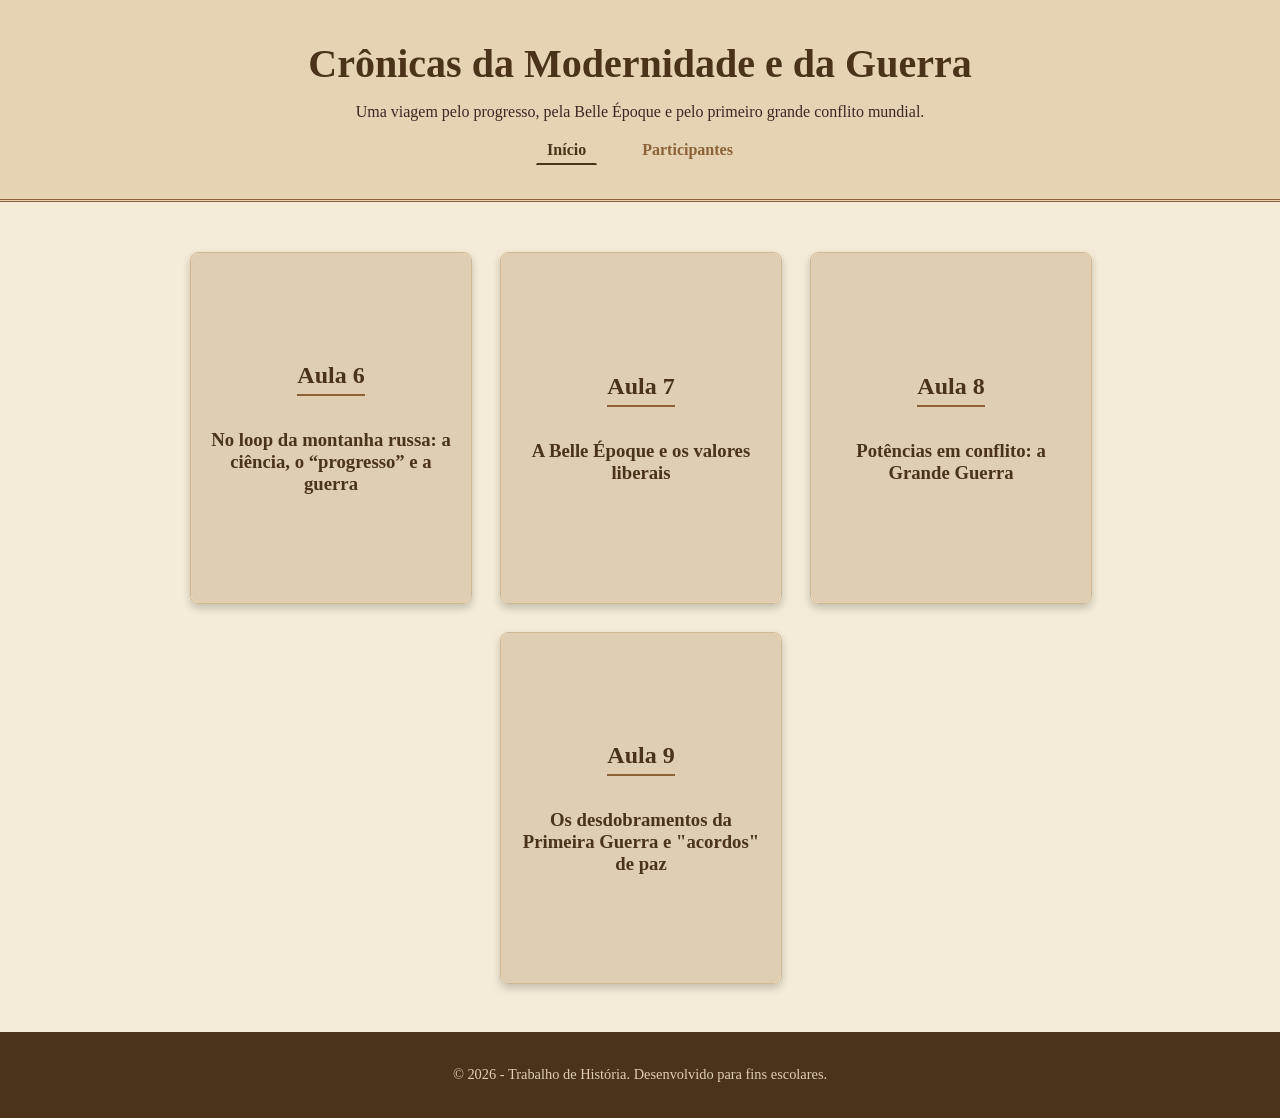
==== index.html @ 851b8ea5 "commit" ====
<!DOCTYPE html>
<html lang="pt-BR">
<head>
    <meta charset="UTF-8">
        <meta name="viewport" content="width=device-width, initial-scale=1.0">
            <title>História: O Século XX em Movimento</title>
                <link rel="stylesheet" href="style.css">
                </head>
                <body>

                    <header>
                            <h1>Crônicas da Modernidade e da Guerra</h1>
                                    <p>Uma viagem pelo progresso, pela Belle Époque e pelo primeiro grande conflito mundial.</p>
                                            <nav>
                                                        <a href="index.html" class="active">Início</a>
                                                                    <a href="participantes.html">Participantes</a>
                                                                            </nav>
                                                                                </header>

                                                                                    <main class="container">
                                                                                            <div class="flip-card">
                                                                                                        <div class="flip-card-inner">
                                                                                                                        <div class="flip-card-front">
                                                                                                                                            <h2>Aula 6</h2>
                                                                                                                                                                <h3>No loop da montanha russa: a ciência, o “progresso” e a guerra</h3>
                                                                                                                                                                                </div>
                                                                                                                                                                                                <div class="flip-card-back">
                                                                                                                                                                                                                    <h3>A Ciência e o Progresso</h3>
                                                                                                                                                                                                                                        <p>Como o otimismo científico do final do século XIX acabou se transformando em tecnologia militar de destruição.</p>
                                                                                                                                                                                                                                                            <a href="aula6.html" class="btn">Ler mais</a>
                                                                                                                                                                                                                                                                            </div>
                                                                                                                                                                                                                                                                                        </div>
                                                                                                                                                                                                                                                                                                </div>

                                                                                                                                                                                                                                                                                                        <div class="flip-card">
                                                                                                                                                                                                                                                                                                                    <div class="flip-card-inner">
                                                                                                                                                                                                                                                                                                                                    <div class="flip-card-front">
                                                                                                                                                                                                                                                                                                                                                        <h2>Aula 7</h2>
                                                                                                                                                                                                                                                                                                                                                                            <h3>A Belle Époque e os valores liberais</h3>
                                                                                                                                                                                                                                                                                                                                                                                            </div>
                                                                                                                                                                                                                                                                                                                                                                                                            <div class="flip-card-back">
                                                                                                                                                                                                                                                                                                                                                                                                                                <h3>Belle Époque</h3>
                                                                                                                                                                                                                                                                                                                                                                                                                                                    <p>A euforia europeia, o florescimento cultural, a vida urbana e as contradições dos valores liberais burgueses.</p>
                                                                                                                                                                                                                                                                                                                                                                                                                                                                        <a href="aula7.html" class="btn">Ler mais</a>
                                                                                                                                                                                                                                                                                                                                                                                                                                                                                        </div>
                                                                                                                                                                                                                                                                                                                                                                                                                                                                                                    </div>
                                                                                                                                                                                                                                                                                                                                                                                                                                                                                                            </div>

                                                                                                                                                                                                                                                                                                                                                                                                                                                                                                                    <div class="flip-card">
                                                                                                                                                                                                                                                                                                                                                                                                                                                                                                                                <div class="flip-card-inner">
                                                                                                                                                                                                                                                                                                                                                                                                                                                                                                                                                <div class="flip-card-front">
                                                                                                                                                                                                                                                                                                                                                                                                                                                                                                                                                                    <h2>Aula 8</h2>
                                                                                                                                                                                                                                                                                                                                                                                                                                                                                                                                                                                        <h3>Potências em conflito: a Grande Guerra</h3>
                                                                                                                                                                                                                                                                                                                                                                                                                                                                                                                                                                                                        </div>
                                                                                                                                                                                                                                                                                                                                                                                                                                                                                                                                                                                                                        <div class="flip-card-back">
                                                                                                                                                                                                                                                                                                                                                                                                                                                                                                                                                                                                                                            <h3>A Grande Guerra</h3>
                                                                                                                                                                                                                                                                                                                                                                                                                                                                                                                                                                                                                                                                <p>O choque dos imperialismos, a política de alianças, a estopim em Sarajevo e o início das trincheiras.</p>
                                                                                                                                                                                                                                                                                                                                                                                                                                                                                                                                                                                                                                                                                    <a href="aula8.html" class="btn">Ler mais</a>
                                                                                                                                                                                                                                                                                                                                                                                                                                                                                                                                                                                                                                                                                                    </div>
                                                                                                                                                                                                                                                                                                                                                                                                                                                                                                                                                                                                                                                                                                                </div>
                                                                                                                                                                                                                                                                                                                                                                                                                                                                                                                                                                                                                                                                                                                        </div>

                                                                                                                                                                                                                                                                                                                                                                                                                                                                                                                                                                                                                                                                                                                                <div class="flip-card">
                                                                                                                                                                                                                                                                                                                                                                                                                                                                                                                                                                                                                                                                                                                                            <div class="flip-card-inner">
                                                                                                                                                                                                                                                                                                                                                                                                                                                                                                                                                                                                                                                                                                                                                            <div class="flip-card-front">
                                                                                                                                                                                                                                                                                                                                                                                                                                                                                                                                                                                                                                                                                                                                                                                <h2>Aula 9</h2>
                                                                                                                                                                                                                                                                                                                                                                                                                                                                                                                                                                                                                                                                                                                                                                                                    <h3>Os desdobramentos da Primeira Guerra e "acordos" de paz</h3>
                                                                                                                                                                                                                                                                                                                                                                                                                                                                                                                                                                                                                                                                                                                                                                                                                    </div>
                                                                                                                                                                                                                                                                                                                                                                                                                                                                                                                                                                                                                                                                                                                                                                                                                                    <div class="flip-card-back">
                                                                                                                                                                                                                                                                                                                                                                                                                                                                                                                                                                                                                                                                                                                                                                                                                                                        <h3>Tratados e Paz Armada</h3>
                                                                                                                                                                                                                                                                                                                                                                                                                                                                                                                                                                                                                                                                                                                                                                                                                                                                            <p>O fim dos impérios, o Tratado de Versalhes, a humilhação alemã e as sementes para futuros conflitos.</p>
                                                                                                                                                                                                                                                                                                                                                                                                                                                                                                                                                                                                                                                                                                                                                                                                                                                                                                <a href="aula9.html" class="btn">Ler mais</a>
                                                                                                                                                                                                                                                                                                                                                                                                                                                                                                                                                                                                                                                                                                                                                                                                                                                                                                                </div>
                                                                                                                                                                                                                                                                                                                                                                                                                                                                                                                                                                                                                                                                                                                                                                                                                                                                                                                            </div>
                                                                                                                                                                                                                                                                                                                                                                                                                                                                                                                                                                                                                                                                                                                                                                                                                                                                                                                                    </div>
                                                                                                                                                                                                                                                                                                                                                                                                                                                                                                                                                                                                                                                                                                                                                                                                                                                                                                                                        </main>

                                                                                                                                                                                                                                                                                                                                                                                                                                                                                                                                                                                                                                                                                                                                                                                                                                                                                                                                            <footer>
                                                                                                                                                                                                                                                                                                                                                                                                                                                                                                                                                                                                                                                                                                                                                                                                                                                                                                                                                    <p>&copy; 2026 - Trabalho de História. Desenvolvido para fins escolares.</p>
                                                                                                                                                                                                                                                                                                                                                                                                                                                                                                                                                                                                                                                                                                                                                                                                                                                                                                                                                        </footer>

                                                                                                                                                                                                                                                                                                                                                                                                                                                                                                                                                                                                                                                                                                                                                                                                                                                                                                                                                        </body>
                                                                                                                                                                                                                                                                                                                                                                                                                                                                                                                                                                                                                                                                                                                                                                                                                                                                                                                                                        </html>
---- style.css ----
/* Configurações Gerais - Estilo Envelhecido/Sepia */
body {
    margin: 0;
        padding: 0;
            font-family: 'Georgia', serif; /* Fonte serifada lembra livros/jornais antigos */
                background-color: #f4ecd8; /* Cor de papel antigo */
                    color: #3e2723; /* Marrom escuro para o texto */
                    }

                    header {
                        text-align: center;
                            padding: 40px 20px;
                                background-color: #e5d3b3;
                                    border-bottom: 3px double #8c6239;
                                    }

                                    header h1 {
                                        margin: 0 0 10px 0;
                                            font-size: 2.5rem;
                                                color: #4a3319;
                                                }

                                                nav {
                                                    margin-top: 20px;
                                                    }

                                                    nav a {
                                                        text-decoration: none;
                                                            color: #8c6239;
                                                                font-weight: bold;
                                                                    margin: 0 15px;
                                                                        padding: 5px 10px;
                                                                            border: 1px solid transparent;
                                                                                transition: 0.3s;
                                                                                }

                                                                                nav a:hover, nav a.active {
                                                                                    border-bottom: 2px solid #4a3319;
                                                                                        color: #4a3319;
                                                                                        }

                                                                                        /* Grid de Layout dos Cards */
                                                                                        .container {
                                                                                            display: flex;
                                                                                                flex-wrap: wrap;
                                                                                                    justify-content: center;
                                                                                                        gap: 30px;
                                                                                                            padding: 50px 20px;
                                                                                                                max-width: 1200px;
                                                                                                                    margin: 0 auto;
                                                                                                                    }

                                                                                                                    /* EFEITO FLIP CARD (Girar o Card) */
                                                                                                                    .flip-card {
                                                                                                                        background-color: transparent;
                                                                                                                            width: 280px;
                                                                                                                                height: 350px;
                                                                                                                                    perspective: 1000px; /* Cria o efeito 3D de profundidade */
                                                                                                                                    }

                                                                                                                                    .flip-card-inner {
                                                                                                                                        position: relative;
                                                                                                                                            width: 100%;
                                                                                                                                                height: 100%;
                                                                                                                                                    text-align: center;
                                                                                                                                                        transition: transform 0.6s;
                                                                                                                                                            transform-style: preserve-3d;
                                                                                                                                                                box-shadow: 0 4px 8px rgba(0,0,0,0.2);
                                                                                                                                                                    border: 1px solid #d1b894;
                                                                                                                                                                        border-radius: 8px;
                                                                                                                                                                        }

                                                                                                                                                                        /* Quando passa o mouse, o card gira 180 graus */
                                                                                                                                                                        .flip-card:hover .flip-card-inner {
                                                                                                                                                                            transform: rotateY(180deg);
                                                                                                                                                                            }

                                                                                                                                                                            .flip-card-front, .flip-card-back {
                                                                                                                                                                                position: absolute;
                                                                                                                                                                                    width: 100%;
                                                                                                                                                                                        height: 100%;
                                                                                                                                                                                            -webkit-backface-visibility: hidden; /* Esconde a parte de trás enquanto gira */
                                                                                                                                                                                                backface-visibility: hidden;
                                                                                                                                                                                                    display: flex;
                                                                                                                                                                                                        flex-direction: column;
                                                                                                                                                                                                            justify-content: center;
                                                                                                                                                                                                                align-items: center;
                                                                                                                                                                                                                    padding: 20px;
                                                                                                                                                                                                                        box-sizing: border-box;
                                                                                                                                                                                                                            border-radius: 8px;
                                                                                                                                                                                                                            }

                                                                                                                                                                                                                            /* Frente do Card */
                                                                                                                                                                                                                            .flip-card-front {
                                                                                                                                                                                                                                background-color: #dfceb2;
                                                                                                                                                                                                                                    color: #4a3319;
                                                                                                                                                                                                                                    }

                                                                                                                                                                                                                                    .flip-card-front h2 {
                                                                                                                                                                                                                                        font-size: 1.5rem;
                                                                                                                                                                                                                                            border-bottom: 2px solid #8c6239;
                                                                                                                                                                                                                                                padding-bottom: 5px;
                                                                                                                                                                                                                                                    margin-bottom: 15px;
                                                                                                                                                                                                                                                    }

                                                                                                                                                                                                                                                    /* Verso do Card */
                                                                                                                                                                                                                                                    .flip-card-back {
                                                                                                                                                                                                                                                        background-color: #8c6239;
                                                                                                                                                                                                                                                            color: #f4ecd8;
                                                                                                                                                                                                                                                                transform: rotateY(180deg); /* Já começa invertido */
                                                                                                                                                                                                                                                                }

                                                                                                                                                                                                                                                                .flip-card-back p {
                                                                                                                                                                                                                                                                    font-size: 0.95rem;
                                                                                                                                                                                                                                                                        line-height: 1.4;
                                                                                                                                                                                                                                                                            margin-bottom: 20px;
                                                                                                                                                                                                                                                                            }

                                                                                                                                                                                                                                                                            /* Botão dentro do card */
                                                                                                                                                                                                                                                                            .btn {
                                                                                                                                                                                                                                                                                display: inline-block;
                                                                                                                                                                                                                                                                                    padding: 8px 15px;
                                                                                                                                                                                                                                                                                        background-color: #f4ecd8;
                                                                                                                                                                                                                                                                                            color: #8c6239;
                                                                                                                                                                                                                                                                                                text-decoration: none;
                                                                                                                                                                                                                                                                                                    font-weight: bold;
                                                                                                                                                                                                                                                                                                        border-radius: 4px;
                                                                                                                                                                                                                                                                                                            transition: 0.3s;
                                                                                                                                                                                                                                                                                                            }

                                                                                                                                                                                                                                                                                                            .btn:hover {
                                                                                                                                                                                                                                                                                                                background-color: #4a3319;
                                                                                                                                                                                                                                                                                                                    color: #f4ecd8;
                                                                                                                                                                                                                                                                                                                    }

                                                                                                                                                                                                                                                                                                                    footer {
                                                                                                                                                                                                                                                                                                                        text-align: center;
                                                                                                                                                                                                                                                                                                                            padding: 20px;
                                                                                                                                                                                                                                                                                                                                background-color: #4a3319;
                                                                                                                                                                                                                                                                                                                                    color: #dfceb2;
                                                                                                                                                                                                                                                                                                                                        font-size: 0.9rem;
                                                                                                                                                                                                                                                                                                                                        }
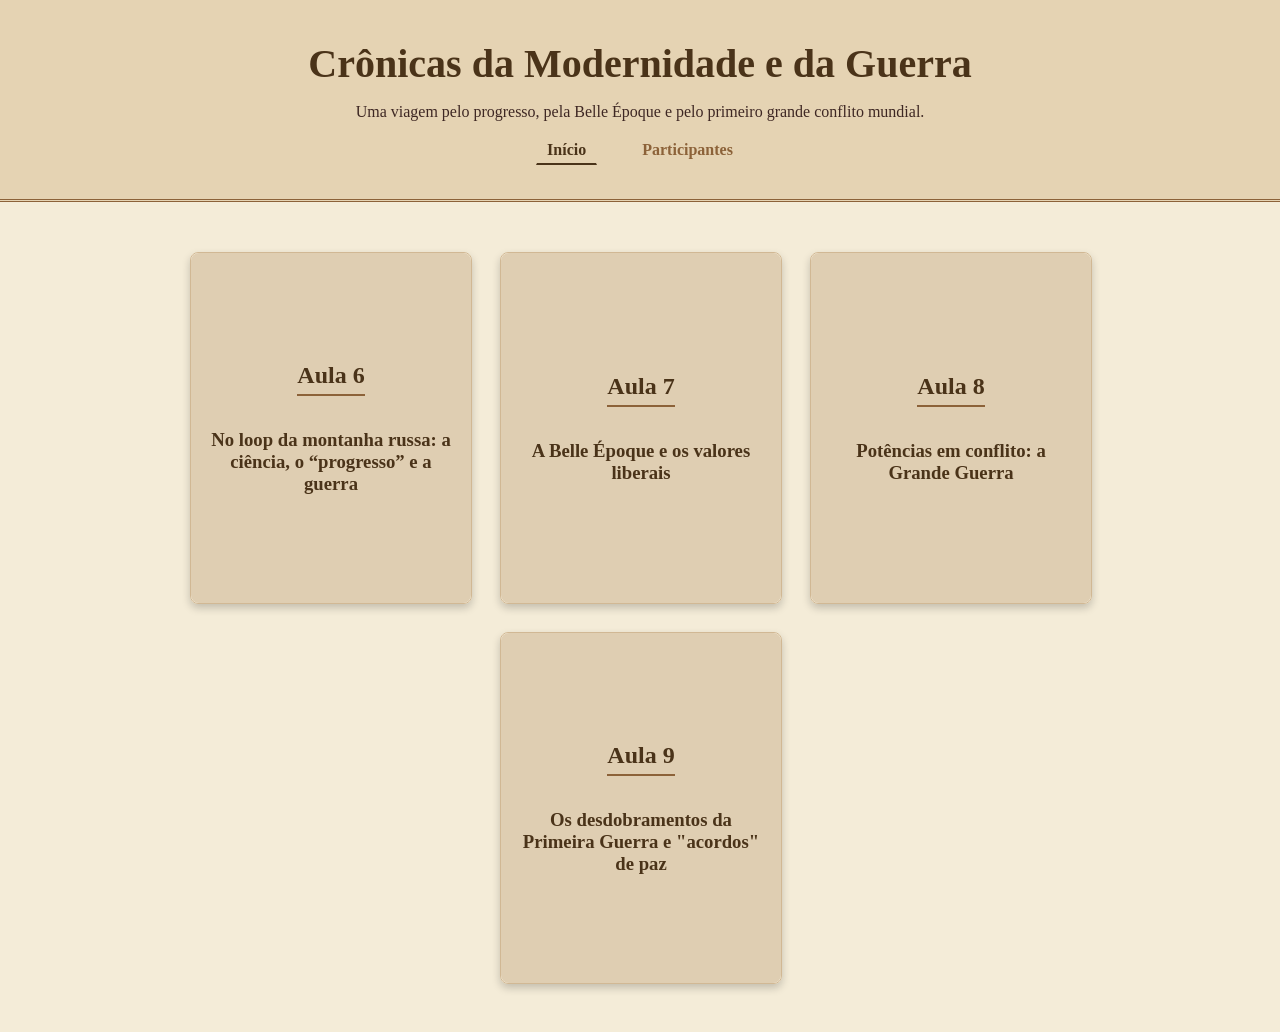
==== commit 4bd54830: "commit" ====
--- a/index.html
+++ b/index.html
@@ -2,83 +2,84 @@
 <html lang="pt-BR">
 <head>
     <meta charset="UTF-8">
-        <meta name="viewport" content="width=device-width, initial-scale=1.0">
-            <title>História: O Século XX em Movimento</title>
-                <link rel="stylesheet" href="style.css">
-                </head>
-                <body>
+    <meta name="viewport" content="width=device-width, initial-scale=1.0">
+    <title>História: O Século XX em Movimento</title>
+    <link rel="stylesheet" href="style.css">
+</head>
+<body>
 
-                    <header>
-                            <h1>Crônicas da Modernidade e da Guerra</h1>
-                                    <p>Uma viagem pelo progresso, pela Belle Époque e pelo primeiro grande conflito mundial.</p>
-                                            <nav>
-                                                        <a href="index.html" class="active">Início</a>
-                                                                    <a href="participantes.html">Participantes</a>
-                                                                            </nav>
-                                                                                </header>
+    <header>
+        <h1>Crônicas da Modernidade e da Guerra</h1>
+        <p>Uma viagem pelo progresso, pela Belle Époque e pelo primeiro grande conflito mundial.</p>
+        <nav>
+            <a href="index.html" class="active">Início</a>
+            <a href="participantes.html">Participantes</a>
+        </nav>
+    </header>
 
-                                                                                    <main class="container">
-                                                                                            <div class="flip-card">
-                                                                                                        <div class="flip-card-inner">
-                                                                                                                        <div class="flip-card-front">
-                                                                                                                                            <h2>Aula 6</h2>
-                                                                                                                                                                <h3>No loop da montanha russa: a ciência, o “progresso” e a guerra</h3>
-                                                                                                                                                                                </div>
-                                                                                                                                                                                                <div class="flip-card-back">
-                                                                                                                                                                                                                    <h3>A Ciência e o Progresso</h3>
-                                                                                                                                                                                                                                        <p>Como o otimismo científico do final do século XIX acabou se transformando em tecnologia militar de destruição.</p>
-                                                                                                                                                                                                                                                            <a href="aula6.html" class="btn">Ler mais</a>
-                                                                                                                                                                                                                                                                            </div>
-                                                                                                                                                                                                                                                                                        </div>
-                                                                                                                                                                                                                                                                                                </div>
+    <main class="container">
 
-                                                                                                                                                                                                                                                                                                        <div class="flip-card">
-                                                                                                                                                                                                                                                                                                                    <div class="flip-card-inner">
-                                                                                                                                                                                                                                                                                                                                    <div class="flip-card-front">
-                                                                                                                                                                                                                                                                                                                                                        <h2>Aula 7</h2>
-                                                                                                                                                                                                                                                                                                                                                                            <h3>A Belle Époque e os valores liberais</h3>
-                                                                                                                                                                                                                                                                                                                                                                                            </div>
-                                                                                                                                                                                                                                                                                                                                                                                                            <div class="flip-card-back">
-                                                                                                                                                                                                                                                                                                                                                                                                                                <h3>Belle Époque</h3>
-                                                                                                                                                                                                                                                                                                                                                                                                                                                    <p>A euforia europeia, o florescimento cultural, a vida urbana e as contradições dos valores liberais burgueses.</p>
-                                                                                                                                                                                                                                                                                                                                                                                                                                                                        <a href="aula7.html" class="btn">Ler mais</a>
-                                                                                                                                                                                                                                                                                                                                                                                                                                                                                        </div>
-                                                                                                                                                                                                                                                                                                                                                                                                                                                                                                    </div>
-                                                                                                                                                                                                                                                                                                                                                                                                                                                                                                            </div>
+        <!-- CARD: AULA 6 -->
+        <div class="flip-card">
+            <div class="flip-card-inner">
+                <div class="flip-card-front">
+                    <h2>Aula 6</h2>
+                    <h3>No loop da montanha russa: a ciência, o “progresso” e a guerra</h3>
+                </div>
+                <div class="flip-card-back">
+                    <h3>A Ciência e o Progresso</h3>
+                    <p>Como o otimismo científico do final do século XIX acabou se transformando em tecnologia militar de destruição.</p>
+                    <a href="aula6.html" class="btn">Ler mais</a>
+                </div>
+            </div>
+        </div>
 
-                                                                                                                                                                                                                                                                                                                                                                                                                                                                                                                    <div class="flip-card">
-                                                                                                                                                                                                                                                                                                                                                                                                                                                                                                                                <div class="flip-card-inner">
-                                                                                                                                                                                                                                                                                                                                                                                                                                                                                                                                                <div class="flip-card-front">
-                                                                                                                                                                                                                                                                                                                                                                                                                                                                                                                                                                    <h2>Aula 8</h2>
-                                                                                                                                                                                                                                                                                                                                                                                                                                                                                                                                                                                        <h3>Potências em conflito: a Grande Guerra</h3>
-                                                                                                                                                                                                                                                                                                                                                                                                                                                                                                                                                                                                        </div>
-                                                                                                                                                                                                                                                                                                                                                                                                                                                                                                                                                                                                                        <div class="flip-card-back">
-                                                                                                                                                                                                                                                                                                                                                                                                                                                                                                                                                                                                                                            <h3>A Grande Guerra</h3>
-                                                                                                                                                                                                                                                                                                                                                                                                                                                                                                                                                                                                                                                                <p>O choque dos imperialismos, a política de alianças, a estopim em Sarajevo e o início das trincheiras.</p>
-                                                                                                                                                                                                                                                                                                                                                                                                                                                                                                                                                                                                                                                                                    <a href="aula8.html" class="btn">Ler mais</a>
-                                                                                                                                                                                                                                                                                                                                                                                                                                                                                                                                                                                                                                                                                                    </div>
-                                                                                                                                                                                                                                                                                                                                                                                                                                                                                                                                                                                                                                                                                                                </div>
-                                                                                                                                                                                                                                                                                                                                                                                                                                                                                                                                                                                                                                                                                                                        </div>
+        <!-- CARD: AULA 7 -->
+        <div class="flip-card">
+            <div class="flip-card-inner">
+                <div class="flip-card-front">
+                    <h2>Aula 7</h2>
+                    <h3>A Belle Époque e os valores liberais</h3>
+                </div>
+                <div class="flip-card-back">
+                    <h3>Belle Époque</h3>
+                    <p>A euforia europeia, o florescimento cultural, a vida urbana e as contradições dos valores liberais burgueses.</p>
+                    <a href="aula7.html" class="btn">Ler mais</a>
+                </div>
+            </div>
+        </div>
 
-                                                                                                                                                                                                                                                                                                                                                                                                                                                                                                                                                                                                                                                                                                                                <div class="flip-card">
-                                                                                                                                                                                                                                                                                                                                                                                                                                                                                                                                                                                                                                                                                                                                            <div class="flip-card-inner">
-                                                                                                                                                                                                                                                                                                                                                                                                                                                                                                                                                                                                                                                                                                                                                            <div class="flip-card-front">
-                                                                                                                                                                                                                                                                                                                                                                                                                                                                                                                                                                                                                                                                                                                                                                                <h2>Aula 9</h2>
-                                                                                                                                                                                                                                                                                                                                                                                                                                                                                                                                                                                                                                                                                                                                                                                                    <h3>Os desdobramentos da Primeira Guerra e "acordos" de paz</h3>
-                                                                                                                                                                                                                                                                                                                                                                                                                                                                                                                                                                                                                                                                                                                                                                                                                    </div>
-                                                                                                                                                                                                                                                                                                                                                                                                                                                                                                                                                                                                                                                                                                                                                                                                                                    <div class="flip-card-back">
-                                                                                                                                                                                                                                                                                                                                                                                                                                                                                                                                                                                                                                                                                                                                                                                                                                                        <h3>Tratados e Paz Armada</h3>
-                                                                                                                                                                                                                                                                                                                                                                                                                                                                                                                                                                                                                                                                                                                                                                                                                                                                            <p>O fim dos impérios, o Tratado de Versalhes, a humilhação alemã e as sementes para futuros conflitos.</p>
-                                                                                                                                                                                                                                                                                                                                                                                                                                                                                                                                                                                                                                                                                                                                                                                                                                                                                                <a href="aula9.html" class="btn">Ler mais</a>
-                                                                                                                                                                                                                                                                                                                                                                                                                                                                                                                                                                                                                                                                                                                                                                                                                                                                                                                </div>
-                                                                                                                                                                                                                                                                                                                                                                                                                                                                                                                                                                                                                                                                                                                                                                                                                                                                                                                            </div>
-                                                                                                                                                                                                                                                                                                                                                                                                                                                                                                                                                                                                                                                                                                                                                                                                                                                                                                                                    </div>
-                                                                                                                                                                                                                                                                                                                                                                                                                                                                                                                                                                                                                                                                                                                                                                                                                                                                                                                                        </main>
+        <!-- CARD: AULA 8 -->
+        <div class="flip-card">
+            <div class="flip-card-inner">
+                <div class="flip-card-front">
+                    <h2>Aula 8</h2>
+                    <h3>Potências em conflito: a Grande Guerra</h3>
+                </div>
+                <div class="flip-card-back">
+                    <h3>A Grande Guerra</h3>
+                    <p>O choque dos imperialismos, a política de alianças, o estopim em Sarajevo e o início das trincheiras.</p>
+                    <a href="aula8.html" class="btn">Ler mais</a>
+                </div>
+            </div>
+        </div>
 
-                                                                                                                                                                                                                                                                                                                                                                                                                                                                                                                                                                                                                                                                                                                                                                                                                                                                                                                                            <footer>
-                                                                                                                                                                                                                                                                                                                                                                                                                                                                                                                                                                                                                                                                                                                                                                                                                                                                                                                                                    <p>&copy; 2026 - Trabalho de História. Desenvolvido para fins escolares.</p>
-                                                                                                                                                                                                                                                                                                                                                                                                                                                                                                                                                                                                                                                                                                                                                                                                                                                                                                                                                        </footer>
+        <!-- CARD: AULA 9 -->
+        <div class="flip-card">
+            <div class="flip-card-inner">
+                <div class="flip-card-front">
+                    <h2>Aula 9</h2>
+                    <h3>Os desdobramentos da Primeira Guerra e "acordos" de paz</h3>
+                </div>
+                <div class="flip-card-back">
+                    <h3>Tratados e Paz Armada</h3>
+                    <p>O fim dos impérios, o Tratado de Versalhes, a humilhação alemã e as sementes para futuros conflitos.</p>
+                    <a href="aula9.html" class="btn">Ler mais</a> <!-- Adicionado o link correspondente -->
+                </div>
+            </div>
+        </div>
 
-                                                                                                                                                                                                                                                                                                                                                                                                                                                                                                                                                                                                                                                                                                                                                                                                                                                                                                                                                        </body>
-                                                                                                                                                                                                                                                                                                                                                                                                                                                                                                                                                                                                                                                                                                                                                                                                                                                                                                                                                        </html>
-                                                                                                                                                                                                                                                                                                                                                                                                                                                                                                                                                                                                                                                                                                                                                                                                                                                                                                                                                        +    </main>
+
+</body>
+</html>
